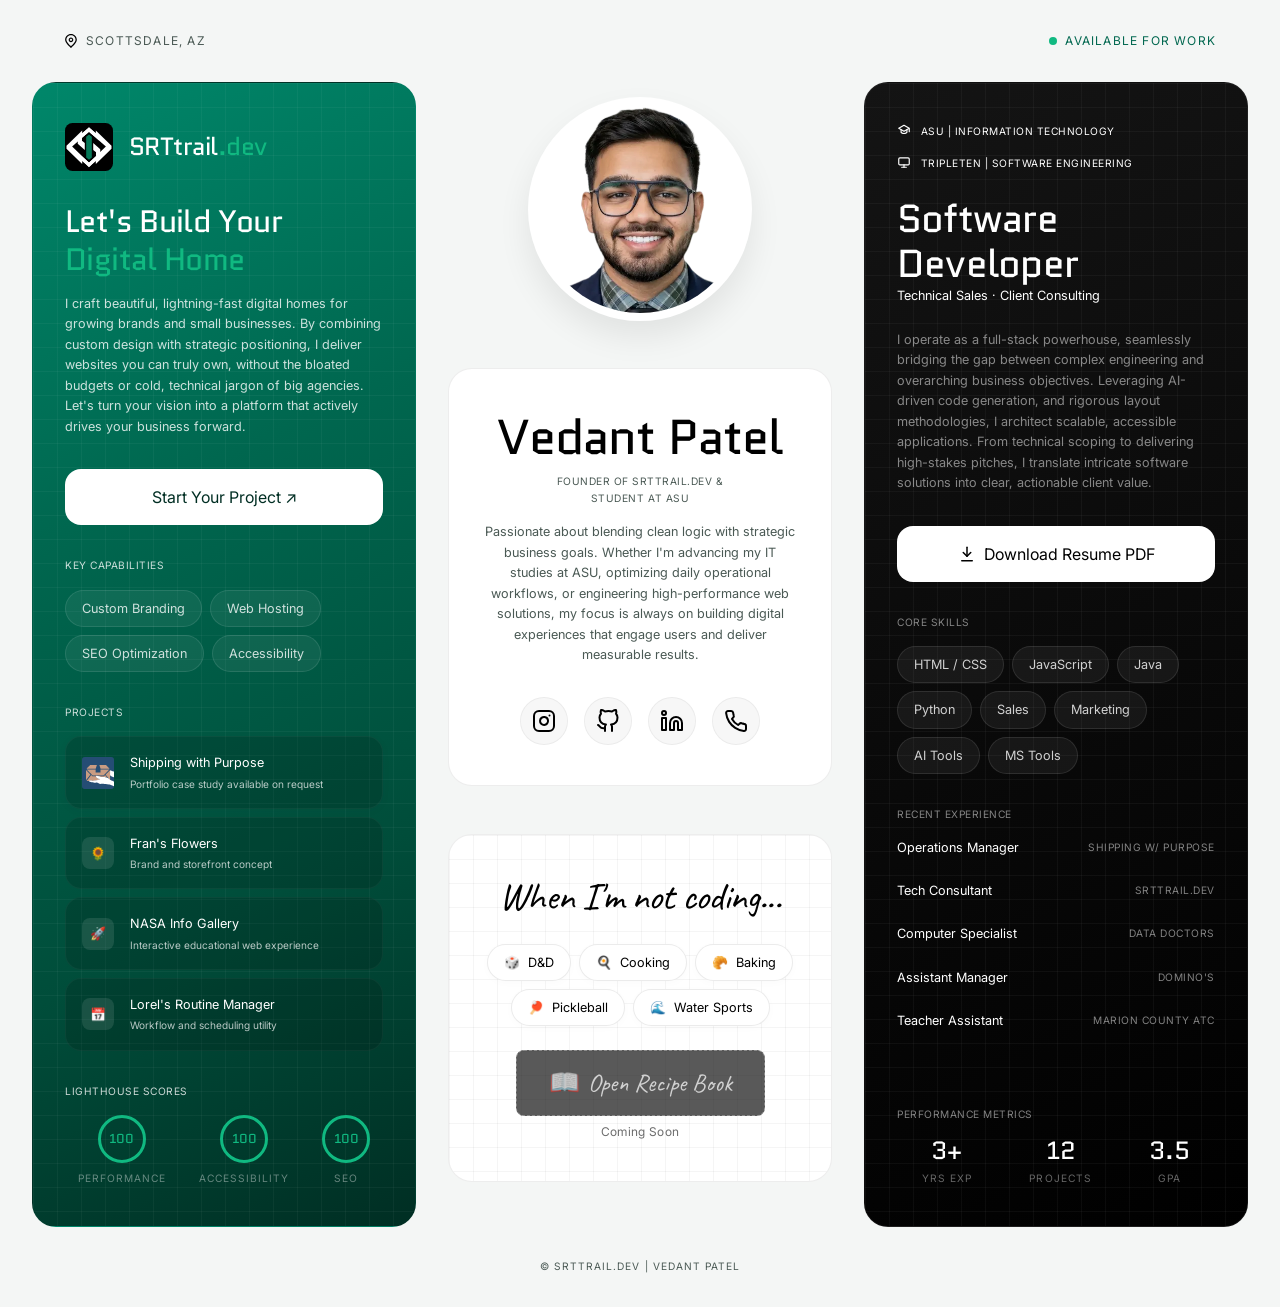
==== index.html @ 5f84c21e "Srttrail.dev" ====
<!doctype html>
<html lang="en">
  <head>
    <meta charset="UTF-8" />
    <meta name="viewport" content="width=device-width, initial-scale=1.0" />
    <meta
      name="description"
      content="Vedant Patel, founder of SRTtrail.dev, builds fast, accessible websites and showcases projects, skills, and web services for businesses and growing brands."
    />
    <meta name="robots" content="index,follow,max-image-preview:large" />
    <meta name="author" content="Vedant Patel" />
    <meta name="theme-color" content="#0e1111" />
    <meta name="geo.region" content="US-AZ" />
    <meta name="geo.placename" content="Scottsdale, Arizona" />
    <meta name="geo.position" content="33.4942;-111.9261" />
    <meta name="ICBM" content="33.4942, -111.9261" />
    <link rel="canonical" href="https://srttrail.dev/" />
    <link rel="sitemap" type="application/xml" href="/sitemap.xml" />
    <meta property="og:title" content="SRTtrail.dev | HUB" />
    <meta
      property="og:description"
      content="Custom websites built for small businesses. Clean code, top Lighthouse scores, and real results. Based in Scottsdale, AZ."
    />
    <meta property="og:type" content="website" />
    <meta property="og:url" content="https://srttrail.dev/" />
    <meta property="og:site_name" content="SRTtrail.dev" />
    <meta property="og:locale" content="en_US" />
    <meta
      property="og:image"
      content="https://srttrail.dev/assets/images/srtlogo-banner.png"
    />
    <meta property="og:image:alt" content="SRTtrail.dev preview banner" />
    <meta name="twitter:card" content="summary_large_image" />
    <meta name="twitter:title" content="SRTtrail.dev | HUB" />
    <meta
      name="twitter:description"
      content="Hub page for SRTtrail.dev web development and business services."
    />
    <meta
      name="twitter:image"
      content="https://srttrail.dev/assets/images/srtlogo-banner.png"
    />
    <title>Vedant Patel | SRTtrail.dev</title>
    <script type="application/ld+json">
      {
        "@context": "https://schema.org",
        "@type": "ProfessionalService",
        "name": "SRTtrail.dev",
        "url": "https://srttrail.dev/",
        "telephone": "+1-502-210-8984",
        "areaServed": "Arizona",
        "address": {
          "@type": "PostalAddress",
          "addressLocality": "Scottsdale",
          "addressRegion": "AZ",
          "addressCountry": "US"
        },
        "sameAs": [
          "https://www.linkedin.com/in/vp-srttraill/",
          "https://github.com/ScorchTrail",
          "https://www.instagram.com/scortchtrail/"
        ]
      }
    </script>
    <link
      rel="apple-touch-icon"
      sizes="180x180"
      href="assets/images/srt-apple-touch.png"
    />
    <link
      rel="icon"
      type="image/png"
      sizes="32x32"
      href="assets/images/srt-favicon-32x32.png"
    />
    <link
      rel="icon"
      type="image/png"
      sizes="16x16"
      href="assets/images/srt-favicon-16x16.png"
    />
    <link
      rel="icon"
      type="image/svg+xml"
      href="assets/images/srttrail-logo.svg"
    />
    <link rel="icon" href="favicon.ico" sizes="any" />
    <link rel="manifest" href="/site.webmanifest" />
    <link
      rel="preload"
      href="assets/images/dev-avatar.webp"
      as="image"
      fetchpriority="high"
    />
    <link
      rel="preload"
      href="assets/fonts/Inter.woff2"
      as="font"
      type="font/woff2"
      crossorigin
    />
    <link
      rel="preload"
      href="assets/fonts/Quantico.woff2"
      as="font"
      type="font/woff2"
      crossorigin
    />
    <link
      rel="preload"
      href="assets/fonts/Caveat.woff2"
      as="font"
      type="font/woff2"
      crossorigin
    />
    <link rel="stylesheet" href="css/fonts.css" />
    <link rel="stylesheet" href="css/normalize.css" />
    <link rel="stylesheet" href="css/components/portfolio.css" />
    <link rel="stylesheet" href="css/components/header.css" />
    <link rel="stylesheet" href="css/components/card.css" />
    <link rel="stylesheet" href="css/components/experience.css" />
    <link rel="stylesheet" href="css/components/metric.css" />
    <link rel="stylesheet" href="css/components/project.css" />
    <link rel="stylesheet" href="css/components/social.css" />
    <link rel="stylesheet" href="css/components/footer.css" />
    <link
      rel="preload"
      href="css/components/animations.css"
      as="style"
      onload="
        this.onload = null;
        this.rel = 'stylesheet';
      "
    />
    <noscript
      ><link rel="stylesheet" href="css/components/animations.css"
    /></noscript>
  </head>
  <body>
    <div class="portfolio">
      <header class="header">
        <div class="header__location">
          <img
            src="assets/images/marker.svg"
            alt=""
            class="header__icon"
            width="14"
            height="14"
          />
          Scottsdale, AZ
        </div>
        <div class="header__status">
          <span class="header__dot"></span> Available for work
        </div>
      </header>

      <main class="portfolio__grid">
        <div class="portfolio__business">
          <article class="card card--business card--delay-1">
            <div class="card__bg-grid"></div>
            <div class="card__body">
              <div class="card__logo-wrap">
                  <img
                    src="assets/images/srttrail-logo.svg"
                    alt="SRTtrail logo"
                    class="card__logo-img"
                    width="96"
                    height="96"
                  />
                <span class="card__logo-text"
                  >SRTtrail<span class="card__title-accent">.dev</span></span
                >
              </div>

              <h2 class="card__title">
                Let's Build Your<br />
                <span class="card__title-accent">Digital Home</span>
              </h2>

              <p class="card__subtitle card__subtitle--gap-lg">
                I craft beautiful, lightning-fast digital homes for growing
                brands and small businesses. By combining custom design with
                strategic positioning, I deliver websites you can truly own,
                without the bloated budgets or cold, technical jargon of big
                agencies. Let's turn your vision into a platform that actively
                drives your business forward.
              </p>

              <a
                class="card__button card__button--primary"
                id="btn-business"
                href="/business/"
                >Start Your Project ↗</a
              >

              <h3 class="card__subtitle card__subtitle--heading">
                Key Capabilities
              </h3>
              <div class="card__tag-group">
                <span class="card__tag">Custom Branding</span>
                <span class="card__tag">Web Hosting</span>
                <span class="card__tag">SEO Optimization</span>
                <span class="card__tag">Accessibility</span>
              </div>

              <h3 class="card__subtitle card__subtitle--heading">Projects</h3>
              <div class="project-list">
                <a
                  class="project-item project-item--swp"
                  aria-label="Shipping with Purpose project preview"
                  href="https://www.shippingwithpurpose.com" target="_blank" rel="noopener noreferrer"
                  style="text-decoration: none;"
                >
                  <div class="project-item__icon" aria-hidden="true">
                    <img
                      src="assets/images/swp-logo.svg"
                      alt=""
                      class="project-item__icon-image"
                      width="32"
                      height="32"
                    />
                  </div>
                  <div class="project-item__content">
                    <span class="project-item__name"
                      >Shipping with Purpose</span
                    >
                    <span class="project-item__meta"
                      >Portfolio case study available on request</span
                    >
                  </div>
                </a>
                <div
                  class="project-item project-item--static"
                  aria-label="Fran's Flowers project preview"
                >
                  <div class="project-item__icon" aria-hidden="true">🌻</div>
                  <div class="project-item__content">
                    <span class="project-item__name">Fran's Flowers</span>
                    <span class="project-item__meta"
                      >Brand and storefront concept</span
                    >
                  </div>
                </div>
                <div
                  class="project-item project-item--static"
                  aria-label="NASA Info Gallery project preview"
                >
                  <div class="project-item__icon" aria-hidden="true">🚀</div>
                  <div class="project-item__content">
                    <span class="project-item__name">NASA Info Gallery</span>
                    <span class="project-item__meta"
                      >Interactive educational web experience</span
                    >
                  </div>
                </div>
                <div
                  class="project-item project-item--static"
                  aria-label="Lorel's Routine Manager project preview"
                >
                  <div class="project-item__icon" aria-hidden="true">📅</div>
                  <div class="project-item__content">
                    <span class="project-item__name"
                      >Lorel's Routine Manager</span
                    >
                    <span class="project-item__meta"
                      >Workflow and scheduling utility</span
                    >
                  </div>
                </div>
              </div>

              <div class="card__footer">
                <h3 class="card__subtitle card__subtitle--heading">
                  Lighthouse Scores
                </h3>
                <div class="metric-grid">
                  <div class="metric-item">
                    <div class="metric-item__circle">100</div>
                    <span class="metric-item__label">Performance</span>
                  </div>
                  <div class="metric-item">
                    <div class="metric-item__circle">100</div>
                    <span class="metric-item__label">Accessibility</span>
                  </div>
                  <div class="metric-item">
                    <div class="metric-item__circle">100</div>
                    <span class="metric-item__label">SEO</span>
                  </div>
                </div>
              </div>
            </div>
          </article>
        </div>

        <div class="portfolio__profile">
          <img
            src="assets/images/dev-avatar.webp"
            alt="Vedant Patel Portrait"
            class="portfolio__avatar"
            width="224"
            height="224"
            fetchpriority="high"
          />

          <article class="card card--bio card--delay-2">
            <div class="card__body">
              <h1 class="card__title card__title--h1 card__title--flush">
                Vedant Patel
              </h1>
              <p
                class="card__subtitle card__subtitle--heading card__subtitle--meta"
              >
                Founder of SRTtrail.dev &amp;<br />Student at ASU
              </p>

              <p class="card__subtitle card__subtitle--gap-lg">
                Passionate about blending clean logic with strategic business
                goals. Whether I'm advancing my IT studies at ASU, optimizing
                daily operational workflows, or engineering high-performance web
                solutions, my focus is always on building digital experiences
                that engage users and deliver measurable results.
              </p>

              <nav class="social-nav" aria-label="Social and Contact Links">
                <a
                  href="https://www.instagram.com/scortchtrail/"
                  class="social-nav__btn"
                  aria-label="Instagram"
                  target="_blank"
                  rel="noopener noreferrer"
                >
                  <svg
                    class="social-nav__icon"
                    viewBox="0 0 24 24"
                    fill="none"
                    stroke="currentColor"
                    stroke-width="2"
                    stroke-linecap="round"
                    stroke-linejoin="round"
                  >
                    <rect
                      x="2"
                      y="2"
                      width="20"
                      height="20"
                      rx="5"
                      ry="5"
                    ></rect>
                    <path
                      d="M16 11.37A4 4 0 1 1 12.63 8 4 4 0 0 1 16 11.37z"
                    ></path>
                    <line x1="17.5" y1="6.5" x2="17.51" y2="6.5"></line>
                  </svg>
                </a>
                <a
                  href="https://github.com/ScorchTrail"
                  class="social-nav__btn"
                  aria-label="GitHub"
                  target="_blank"
                  rel="noopener noreferrer"
                >
                  <svg
                    class="social-nav__icon"
                    viewBox="0 0 24 24"
                    fill="none"
                    stroke="currentColor"
                    stroke-width="2"
                    stroke-linecap="round"
                    stroke-linejoin="round"
                  >
                    <path
                      d="M9 19c-5 1.5-5-2.5-7-3m14 6v-3.87a3.37 3.37 0 0 0-.94-2.61c3.14-.35 6.44-1.54 6.44-7A5.44 5.44 0 0 0 20 4.77 5.07 5.07 0 0 0 19.91 1S18.73.65 16 2.48a13.38 13.38 0 0 0-7 0C6.27.65 5.09 1 5.09 1A5.07 5.07 0 0 0 5 4.77a5.44 5.44 0 0 0-1.5 3.78c0 5.42 3.3 6.61 6.44 7A3.37 3.37 0 0 0 9 18.13V22"
                    ></path>
                  </svg>
                </a>
                <a
                  href="https://www.linkedin.com/in/vp-srttraill/"
                  class="social-nav__btn"
                  aria-label="LinkedIn"
                  target="_blank"
                  rel="noopener noreferrer"
                >
                  <svg
                    class="social-nav__icon"
                    viewBox="0 0 24 24"
                    fill="none"
                    stroke="currentColor"
                    stroke-width="2"
                    stroke-linecap="round"
                    stroke-linejoin="round"
                  >
                    <path
                      d="M16 8a6 6 0 0 1 6 6v7h-4v-7a2 2 0 0 0-2-2 2 2 0 0 0-2 2v7h-4v-7a6 6 0 0 1 6-6z"
                    ></path>
                    <rect x="2" y="9" width="4" height="12"></rect>
                    <circle cx="4" cy="4" r="2"></circle>
                  </svg>
                </a>
                <a
                  href="assets/documents/vedant-patel.vcf"
                  class="social-nav__btn"
                  aria-label="Download Vedant Patel vCard"
                  download
                >
                  <svg
                    class="social-nav__icon"
                    viewBox="0 0 24 24"
                    fill="none"
                    stroke="currentColor"
                    stroke-width="2"
                    stroke-linecap="round"
                    stroke-linejoin="round"
                  >
                    <path
                      d="M22 16.92v3a2 2 0 0 1-2.18 2 19.79 19.79 0 0 1-8.63-3.07 19.5 19.5 0 0 1-6-6A19.79 19.79 0 0 1 2.12 4.18 2 2 0 0 1 4.11 2h3a2 2 0 0 1 2 1.72c.12.9.33 1.78.61 2.62a2 2 0 0 1-.45 2.11L8 9.91a16 16 0 0 0 6.09 6.09l1.46-1.27a2 2 0 0 1 2.11-.45c.84.28 1.72.49 2.62.61A2 2 0 0 1 22 16.92z"
                    ></path>
                  </svg>
                </a>
              </nav>
            </div>
          </article>
        </div>

        <div class="portfolio__personal">
          <article class="card card--personal card--delay-3">
            <div class="card__bg-notebook"></div>
            <div class="card__body">
              <h2 class="card__title card__title--handwritten">
                When I'm not coding...
              </h2>

              <div
                class="card__tag-group card__tag-group--center card__tag-group--flush"
              >
                <span class="card__tag"
                  ><span aria-hidden="true">🎲</span> D&amp;D</span
                >
                <span class="card__tag"
                  ><span aria-hidden="true">🍳</span> Cooking</span
                >
                <span class="card__tag"
                  ><span aria-hidden="true">🥐</span> Baking</span
                >
                <span class="card__tag"
                  ><span aria-hidden="true">🏓</span> Pickleball</span
                >
                <span class="card__tag"
                  ><span aria-hidden="true">🌊</span> Water Sports</span
                >
              </div>

              <div class="card__footer card__footer--flush">
                <button
                  class="card__button card__button--dark card__button--flush card__button--coming-soon"
                  type="button"
                  disabled
                  aria-disabled="true"
                >
                  <span aria-hidden="true">📖</span>
                  <span>Open Recipe Book</span>
                </button>
                <span class="card__caption card__caption--coming-soon"
                  >Coming Soon</span
                >
              </div>
            </div>
          </article>
        </div>

        <div class="portfolio__corporate">
          <article class="card card--corporate card--delay-1">
            <div class="card__bg-grid"></div>
            <div class="card__body">
              <div class="card__group">
                <span class="card__subtitle--label"
                  ><svg
                    class="card__label-icon"
                    aria-hidden="true"
                    viewBox="0 0 24 24"
                    fill="none"
                    stroke="currentColor"
                    stroke-width="2"
                    stroke-linecap="round"
                    stroke-linejoin="round"
                  >
                    <path d="M3 9 12 4l9 5-9 5-9-5Z"></path>
                    <path
                      d="M7 11.5v4.2c0 .5 2.2 2.3 5 2.3s5-1.8 5-2.3v-4.2"
                    ></path>
                    <path d="M21 10v5"></path>
                  </svg>
                  ASU | Information Technology</span
                >
                <span class="card__subtitle--label"
                  ><svg
                    class="card__label-icon"
                    aria-hidden="true"
                    viewBox="0 0 24 24"
                    fill="none"
                    stroke="currentColor"
                    stroke-width="2"
                    stroke-linecap="round"
                    stroke-linejoin="round"
                  >
                    <rect x="3" y="5" width="18" height="12" rx="2"></rect>
                    <path d="M8 21h8"></path>
                    <path d="M12 17v4"></path>
                  </svg>
                  TripleTen | Software Engineering</span
                >
              </div>

              <h2 class="card__title card__title--flush">Software Developer</h2>
              <p class="card__subtitle card__subtitle--strong">
                Technical Sales · Client Consulting
              </p>

              <p class="card__subtitle card__subtitle--gap-lg">
                I operate as a full-stack powerhouse, seamlessly bridging the
                gap between complex engineering and overarching business
                objectives. Leveraging AI-driven code generation, and rigorous
                layout methodologies, I architect scalable, accessible
                applications. From technical scoping to delivering high-stakes
                pitches, I translate intricate software solutions into clear,
                actionable client value.
              </p>

              <a
                class="card__button card__button--light"
                id="btn-resume"
                href="./assets/documents/resume-vedant.pdf"
                download="resume-vedant.pdf"
              >
                <svg
                  class="card__button-icon"
                  aria-hidden="true"
                  viewBox="0 0 24 24"
                  fill="none"
                  stroke="currentColor"
                  stroke-width="2"
                  stroke-linecap="round"
                  stroke-linejoin="round"
                >
                  <path d="M12 3v12"></path>
                  <path d="m7 10 5 5 5-5"></path>
                  <path d="M5 21h14"></path>
                </svg>
                <span>Download Resume PDF</span>
              </a>

              <h3 class="card__subtitle card__subtitle--heading">
                Core Skills
              </h3>
              <div class="card__tag-group">
                <span class="card__tag">HTML / CSS</span>
                <span class="card__tag">JavaScript</span>
                <span class="card__tag">Java</span>
                <span class="card__tag">Python</span>
                <span class="card__tag">Sales</span>
                <span class="card__tag">Marketing</span>
                <span class="card__tag">AI Tools</span>
                <span class="card__tag">MS Tools</span>
              </div>

              <h3 class="card__subtitle card__subtitle--heading">
                Recent Experience
              </h3>
              <div class="experience-list">
                <div class="experience-item">
                  <span class="experience-role">Operations Manager</span>
                  <span class="experience-company">Shipping w/ Purpose</span>
                </div>
                <div class="experience-item">
                  <span class="experience-role">Tech Consultant</span>
                  <span class="experience-company">SRTtrail.dev</span>
                </div>
                <div class="experience-item">
                  <span class="experience-role">Computer Specialist</span>
                  <span class="experience-company">Data Doctors</span>
                </div>
                <div class="experience-item">
                  <span class="experience-role">Assistant Manager</span>
                  <span class="experience-company">Domino's</span>
                </div>
                <div class="experience-item">
                  <span class="experience-role">Teacher Assistant</span>
                  <span class="experience-company">Marion County ATC</span>
                </div>
              </div>

              <div class="card__footer">
                <h3 class="card__subtitle card__subtitle--heading">
                  Performance Metrics
                </h3>
                <div class="metric-grid">
                  <div class="metric-item">
                    <span class="metric-item__value">3+</span
                    ><span class="metric-item__label">Yrs Exp</span>
                  </div>
                  <div class="metric-item">
                    <span class="metric-item__value">12</span
                    ><span class="metric-item__label">Projects</span>
                  </div>
                  <div class="metric-item">
                    <span class="metric-item__value">3.5</span
                    ><span class="metric-item__label">GPA</span>
                  </div>
                </div>
              </div>
            </div>
          </article>
        </div>
      </main>

      <footer class="footer">
        <span class="footer__text">© SRTtrail.dev | Vedant Patel</span>
      </footer>
    </div>

    <script src="js/app.js" defer></script>
  </body>
</html>
---- css/fonts.css ----
/* Local font configuration */

@font-face {
  font-family: "Inter";
  src: url("../assets/fonts/Inter.woff2") format("woff2");
  font-display: optional;
  font-style: normal;
  font-weight: 400 900;
}

@font-face {
  font-family: "Quantico";
  src: url("../assets/fonts/Quantico.woff2") format("woff2");
  font-display: optional;
  font-style: normal;
  font-weight: 400 700;
}

@font-face {
  font-family: "Caveat";
  src: url("../assets/fonts/Caveat.woff2") format("woff2");
  font-display: optional;
  font-style: normal;
  font-weight: 600;
}
---- css/components/portfolio.css ----
/* Highlight Shipping with Purpose tile on hover */
.project-item--swp {
  transition: transform 0.2s cubic-bezier(0.22, 1, 0.36, 1), box-shadow 0.2s cubic-bezier(0.22, 1, 0.36, 1);
  border-radius: 16px;
  box-shadow: 0 2px 8px rgba(44, 62, 80, 0.04);
  cursor: pointer;
}
.project-item--swp:hover {
  background: var(--color-black);
  color: var(--color-white);
  transform: scale(1.02);
  box-shadow: 0 16px 32px rgba(0, 0, 0, 0.2);
  text-decoration: none;
}
.project-item--swp:active,
.project-item--swp:focus-visible {
  background: var(--color-white);
  color: var(--color-black);
  transform: none;
  box-shadow: 0 2px 8px rgba(44, 62, 80, 0.04);
}
/* =============================================
   COMPONENTS: PORTFOLIO GRID SYSTEM
   ============================================= */

.portfolio {
  position: relative;
  display: flex;
  flex-direction: column;
  overflow-x: hidden;
}

.portfolio__grid {
  display: grid;
  gap: var(--space-32);
  width: 100%;
  max-width: 1300px;
  margin: 0 auto;
  padding: 0 var(--space-32) 0;
  position: relative;
  z-index: 10;
  flex: 1;
  grid-template-columns: 1fr;
  grid-template-areas:
    "profile"
    "business"
    "corporate"
    "personal";
}

@media (min-width: 760px) {
  .portfolio__grid {
    grid-template-columns: 1fr 1fr;
    grid-template-areas:
      "profile profile"
      "business corporate"
      "personal personal";
  }
}

@media (min-width: 1024px) {
  .portfolio__grid {
    grid-template-columns: 1fr 1fr 1fr;
    grid-template-areas:
      "business profile corporate"
      "business personal corporate";
  }
}

.portfolio__business {
  grid-area: business;
  min-width: 0;
}

.portfolio__profile {
  grid-area: profile;
  display: flex;
  flex-direction: column;
  align-items: center;
  min-width: 0;
  justify-content: space-evenly;
}

.portfolio__corporate {
  grid-area: corporate;
  min-width: 0;
}

.portfolio__personal {
  grid-area: personal;
  min-width: 0;
}

.portfolio__avatar {
  width: 224px;
  height: 224px;
  border-radius: 50%;
  object-fit: cover;
  border: 8px solid var(--color-white);
  box-shadow: 0 16px 32px rgba(0, 0, 0, 0.08);
  margin-bottom: var(--space-32);
  position: relative;
  z-index: 20;
  background: var(--color-white);
  animation: fadeDown 0.8s 0.1s cubic-bezier(0.22, 1, 0.36, 1) both;
}
---- css/components/header.css ----
/* =============================================
   COMPONENTS: GLOBAL HEADER
   ============================================= */

.header {
  display: flex;
  justify-content: space-between;
  align-items: center;
  gap: clamp(10px, 2.2vw, 20px);
  padding: clamp(16px, 2.8vw, 32px) clamp(16px, 5vw, 64px);
  max-width: 1300px;
  margin: 0 auto;
  width: 100%;
  z-index: 20;
  position: relative;
  animation: fadeDown 0.7s cubic-bezier(0.22, 1, 0.36, 1) both;
}

.header__location,
.header__status {
  display: flex;
  align-items: center;
  gap: clamp(4px, 1.1vw, 8px);
  font-size: clamp(0.62rem, 1.7vw, 0.75rem);
  font-weight: 700;
  letter-spacing: clamp(0.04em, 0.2vw, 0.1em);
  text-transform: uppercase;
}

.header__location {
  color: var(--color-muted-strong);
}

.header__icon {
  width: 14px;
  height: 14px;
  flex-shrink: 0;
}

.header__status {
  color: var(--color-primary);
}

.header__dot {
  width: 8px;
  height: 8px;
  border-radius: 50%;
  background-color: var(--color-accent);
  display: inline-block;
}

@media (max-width: 380px) {
  .header {
    flex-direction: column;
    gap: 12px;
  }
}
---- css/components/card.css ----
/* =============================================
   COMPONENTS: CARD COMPONENT & MODIFIERS
   ============================================= */

.card {
  --card-text: var(--color-black);
  --card-muted: var(--color-muted);
  --card-bg: var(--color-white);
  --card-border: rgba(0, 0, 0, 0.07);

  display: flex;
  flex-direction: column;
  height: 100%;
  position: relative;
  border-radius: var(--radius-lg);
  background: var(--card-bg);
  border: 1px solid var(--card-border);
  overflow: hidden;
  transition:
    transform var(--transition),
    box-shadow var(--transition);
  animation: fadeUp 0.8s cubic-bezier(0.22, 1, 0.36, 1) both;
  z-index: 10;
}

.card:hover {
  transform: translateY(-8px);
  box-shadow: 0 24px 48px -16px rgba(0, 0, 0, 0.12);
}

.card--delay-1 {
  animation-delay: 0.1s;
}

.card--delay-2 {
  animation-delay: 0.2s;
}

.card--delay-3 {
  animation-delay: 0.3s;
}

.card--business {
  --card-bg: linear-gradient(
    155deg,
    var(--color-primary-lt) 0%,
    var(--color-primary) 35%,
    var(--color-primary-md) 70%,
    var(--color-primary-dk) 100%
  );
  --card-text: var(--color-white);
  --card-muted: rgba(255, 255, 255, 0.8);
  --card-border: transparent;
}

.card--business:hover {
  box-shadow: 0 24px 48px -16px rgba(0, 103, 79, 0.4);
}

.card--corporate {
  --card-bg: linear-gradient(
    155deg,
    var(--color-corp-1) 0%,
    var(--color-corp-2) 50%,
    var(--color-black) 100%
  );
  --card-text: var(--color-white);
  --card-muted: rgba(255, 255, 255, 0.5);
  --card-border: rgba(255, 255, 255, 0.05);
}

.card--corporate:hover {
  box-shadow: 0 24px 48px -16px rgba(255, 255, 255, 0.08);
}

.card--bio {
  --card-muted: var(--color-muted-strong);
  height: max-content;
  width: 100%;
  text-align: center;
}

.card--personal {
  height: max-content;
  text-align: center;
}

.card__body {
  display: flex;
  flex-direction: column;
  height: 100%;
  padding: var(--space-40) var(--space-32);
  position: relative;
  z-index: 10;
}

.card__bg-grid {
  position: absolute;
  inset: 0;
  pointer-events: none;
  background-image:
    linear-gradient(rgba(255, 255, 255, 0.04) 1px, transparent 1px),
    linear-gradient(90deg, rgba(255, 255, 255, 0.04) 1px, transparent 1px);
  background-size: var(--space-24) var(--space-24);
  z-index: 0;
}

.card__bg-notebook {
  position: absolute;
  inset: 0;
  pointer-events: none;
  background-image:
    linear-gradient(rgba(0, 0, 0, 0.04) 1px, transparent 1px),
    linear-gradient(90deg, rgba(0, 0, 0, 0.04) 1px, transparent 1px);
  background-size: var(--space-24) var(--space-24);
  z-index: 0;
}

.card__logo-wrap {
  display: flex;
  align-items: center;
  gap: var(--space-16);
  margin-bottom: var(--space-32);
  font-family: var(--font-heading);
  font-size: var(--text-h5);
  font-weight: 700;
  color: var(--card-text);
  letter-spacing: -0.02em;
}

.card__logo-box {
  width: 56px;
  height: 56px;
  background: rgba(255, 255, 255, 0.1);
  border: 1px solid rgba(255, 255, 255, 0.2);
  border-radius: var(--radius-sm);
  display: flex;
  align-items: center;
  justify-content: center;
}

.card__logo-img {
  width: 48px;
  height: 48px;
  object-fit: contain;
}

.card__logo-text {
  display: inline-block;
}

.card__title {
  font-family: var(--font-heading);
  font-size: var(--text-h3);
  font-weight: 700;
  line-height: 1.15;
  letter-spacing: -0.02em;
  color: var(--card-text);
  margin-bottom: var(--space-16);
  text-wrap: balance;
}

.card--business .card__title {
  font-size: var(--text-h4);
  line-height: 1.2;
}

.card__title--h1 {
  font-size: var(--text-h2);
  margin-bottom: var(--space-8);
}

.card__title--handwritten {
  font-family: var(--font-hand);
  font-size: var(--text-h3);
  margin-bottom: var(--space-24);
}

.card__title--flush {
  margin-bottom: 0;
}

.card__title-accent {
  color: var(--color-accent);
}

.card__subtitle {
  font-size: var(--text-sm);
  line-height: 1.6;
  color: var(--card-muted);
  margin-bottom: var(--space-24);
}

.card__subtitle--heading {
  font-size: var(--text-xs);
  font-weight: 700;
  letter-spacing: 0.05em;
  text-transform: uppercase;
  color: var(--card-muted);
  display: block;
  margin-bottom: var(--space-16);
  white-space: nowrap;
}

.card__label-icon {
  width: 14px;
  height: 14px;
  margin-right: 6px;
  vertical-align: -2px;
  color: currentColor;
}

.card__subtitle--strong {
  font-weight: 600;
  color: var(--card-text);
}

.card__subtitle--flush {
  margin-bottom: 0;
}

.card__subtitle--gap-lg {
  margin-bottom: var(--space-32);
}

.card__subtitle--meta {
  margin-top: var(--space-8);
  margin-bottom: var(--space-16);
}

/* Combined modifiers for cleaner HTML */
.card__subtitle--label {
  font-size: var(--text-xs);
  font-weight: 700;
  letter-spacing: 0.05em;
  text-transform: uppercase;
  color: var(--card-text);
  display: block;
  margin-bottom: var(--space-8);
  white-space: nowrap;
}

.card__group {
  display: flex;
  flex-direction: column;
  gap: var(--space-8);
  margin-bottom: var(--space-16);
}

.card__tag-group {
  display: flex;
  flex-wrap: wrap;
  gap: var(--space-8);
  margin-bottom: var(--space-32);
}

.card__tag-group--center {
  justify-content: center;
}

.card__tag-group--flush {
  margin-bottom: 0;
}

.card__tag {
  display: inline-flex;
  align-items: center;
  gap: var(--space-8);
  padding: var(--space-8) var(--space-16);
  border-radius: 99px;
  background: rgba(255, 255, 255, 0.06);
  border: 1px solid rgba(255, 255, 255, 0.1);
  font-size: var(--text-sm);
  font-weight: 600;
  color: rgba(255, 255, 255, 0.8);
}

.card--personal .card__tag {
  background: var(--color-white);
  border: 1px solid rgba(0, 0, 0, 0.08);
  color: var(--color-black);
  box-shadow: 0 2px 8px rgba(0, 0, 0, 0.02);
}

.card__button {
  width: 100%;
  padding: var(--space-16) var(--space-24);
  border-radius: var(--radius-md);
  font-family: var(--font-ui);
  font-size: var(--text-base);
  font-weight: 800;
  border: none;
  cursor: pointer;
  transition:
    transform 0.2s,
    box-shadow 0.25s,
    background 0.25s,
    color 0.25s;
  display: inline-flex;
  align-items: center;
  justify-content: center;
  gap: var(--space-8);
  text-decoration: none;
  margin-bottom: var(--space-32);
}

.card__button-icon {
  width: 18px;
  height: 18px;
  flex-shrink: 0;
}

.card__button--flush {
  margin-bottom: 0;
}

.card__button--primary {
  background: var(--color-white);
  color: var(--color-primary-dk);
}

.card__button--primary:hover {
  background: var(--color-bg);
  transform: scale(1.02);
  box-shadow: 0 16px 32px rgba(0, 0, 0, 0.2);
}

.card__button--light {
  background: var(--color-white);
  color: var(--color-black);
}

.card__button--light:hover {
  background: var(--color-bg);
  transform: scale(1.02);
  box-shadow: 0 16px 32px rgba(255, 255, 255, 0.1);
}

.card__button--dark {
  background: var(--color-black);
  color: var(--color-white);
  font-family: var(--font-hand);
  font-size: var(--text-h5);
  padding: var(--space-16) var(--space-32);
  width: auto;
  border-radius: var(--radius-sm);
  box-shadow: 0 8px 24px rgba(0, 0, 0, 0.15);
  margin-top: var(--space-24);
}

.card__button--dark:hover {
  background: var(--color-primary);
  transform: translateY(-4px);
  box-shadow: 0 16px 32px rgba(0, 103, 79, 0.25);
}

/* Recipe book is not ready: keep this CTA muted and static. */
.card__button--coming-soon {
  background: rgba(0, 0, 0, 0.65);
  color: rgba(255, 255, 255, 0.72);
  border: 1px dashed rgba(255, 255, 255, 0.3);
  box-shadow: none;
  cursor: not-allowed;
  transition: none;
}

.card__button--coming-soon:hover {
  background: rgba(0, 0, 0, 0.65);
  color: rgba(255, 255, 255, 0.72);
  transform: none;
  box-shadow: none;
}

.card__button--coming-soon:disabled {
  opacity: 1;
}

.card__caption--coming-soon {
  display: inline-block;
  align-self: center;
  margin-top: var(--space-8);
  font-family: var(--font-ui);
  font-size: 0.75rem;
  font-weight: 600;
  letter-spacing: 0.03em;
  text-transform: none;
  color: rgba(0, 0, 0, 0.58);
  padding: 0;
  line-height: 1.4;
  pointer-events: none;
}

.card__footer {
  margin-top: auto;
}

.card__footer--flush {
  display: flex;
  flex-direction: column;
  align-items: center;
  padding-top: 0;
}
---- css/components/experience.css ----
.experience-list {
  display: flex;
  flex-direction: column;
  gap: var(--space-16);
  margin-bottom: var(--space-32);
  position: relative;
  z-index: 10;
}

.experience-item {
  display: flex;
  justify-content: space-between;
  align-items: center;
  padding-bottom: var(--space-8);
}

.experience-item:last-child {
  border-bottom: none;
  padding-bottom: 0;
}

.experience-role {
  font-size: var(--text-sm);
  font-weight: 600;
  color: var(--color-white);
}

.experience-company {
  font-size: var(--text-xs);
  color: rgba(255, 255, 255, 0.5);
  text-align: right;
  text-transform: uppercase;
  letter-spacing: 0.05em;
  font-weight: 600;
}
---- css/components/metric.css ----
.metric-grid {
  display: flex;
  gap: var(--space-8);
  justify-content: space-around;
}

.metric-item {
  display: flex;
  flex-direction: column;
  align-items: center;
  gap: var(--space-8);
}

.metric-item__circle {
  width: 48px;
  height: 48px;
  border-radius: 50%;
  border: 3px solid var(--color-accent);
  display: flex;
  align-items: center;
  justify-content: center;
  font-size: var(--text-sm);
  font-weight: 800;
  font-family: var(--font-heading);
  color: var(--color-accent);
}

.metric-item__value {
  font-family: var(--font-heading);
  font-size: var(--text-h5);
  font-weight: 700;
  color: var(--color-white);
  line-height: 1;
}

.metric-item__label {
  font-size: var(--text-xs);
  font-weight: 700;
  text-transform: uppercase;
  letter-spacing: 0.1em;
  color: rgba(255, 255, 255, 0.4);
  text-align: center;
  text-wrap: balance;
}

@media (max-width: 640px) {
  .metric-grid {
    display: grid;
    grid-template-columns: repeat(2, minmax(0, 1fr));
    justify-content: stretch;
  }

  .metric-item {
    min-width: 0;
  }
}
---- css/components/project.css ----
.project-list {
  display: flex;
  flex-direction: column;
  gap: var(--space-8);
  margin-bottom: var(--space-32);
  position: relative;
  z-index: 10;
}

.project-item {
  display: flex;
  align-items: center;
  gap: var(--space-16);
  padding: var(--space-16);
  background: rgba(0, 0, 0, 0.15);
  border: 1px solid rgba(255, 255, 255, 0.04);
  border-radius: var(--radius-md);
  text-decoration: none;
  transition:
    transform 0.2s,
    background 0.2s,
    border-color 0.2s;
}

.project-item--static {
  cursor: default;
}

.project-item:hover {
  background: rgba(0, 0, 0, 0.25);
  border-color: rgba(255, 255, 255, 0.1);
  transform: translateY(-2px);
}

.project-item--static:hover {
  background: rgba(0, 0, 0, 0.15);
  border-color: rgba(255, 255, 255, 0.04);
  transform: none;
}

.project-item__icon {
  width: 32px;
  height: 32px;
  border-radius: var(--radius-sm);
  background: rgba(255, 255, 255, 0.1);
  display: flex;
  align-items: center;
  justify-content: center;
  font-size: var(--text-sm);
  flex-shrink: 0;
}

.project-item__icon-image {
  width: 100%;
  height: 100%;
  object-fit: contain;
  display: block;
}

.project-item__content {
  display: flex;
  flex-direction: column;
  gap: 4px;
}

.project-item__name {
  font-size: var(--text-sm);
  font-weight: 600;
  color: var(--color-white);
}

.project-item__meta {
  font-size: var(--text-xs);
  color: rgba(255, 255, 255, 0.72);
}
---- css/components/social.css ----
.social-nav {
  display: flex;
  flex-wrap: wrap;
  gap: var(--space-16);
  justify-content: center;
}

.social-nav__btn {
  display: flex;
  align-items: center;
  justify-content: center;
  width: 48px;
  height: 48px;
  border-radius: 50%;
  background: rgba(0, 0, 0, 0.03);
  border: 1px solid rgba(0, 0, 0, 0.05);
  color: var(--color-black);
  transition: all 0.25s;
  text-decoration: none;
}

.social-nav__btn:hover {
  transform: translateY(-4px);
  background: var(--color-black);
  color: var(--color-white);
  border-color: var(--color-black);
}

.social-nav__icon {
  width: 24px;
  height: 24px;
}
---- css/components/footer.css ----
/* =============================================
   COMPONENTS: GLOBAL FOOTER
   ============================================= */

.footer {
  display: flex;
  justify-content: center;
  padding: var(--space-32) var(--space-16) var(--space-32);
  animation: fadeUp 1s 0.8s cubic-bezier(0.22, 1, 0.36, 1) both;
}

.footer__text {
  font-size: var(--text-xs);
  font-weight: 600;
  letter-spacing: 0.1em;
  text-transform: uppercase;
  color: var(--color-muted-strong);
}
---- css/components/animations.css ----
/* =============================================
   ANIMATIONS
   ============================================= */

@keyframes fadeDown {
  from {
    opacity: 0.01;
    transform: translateY(-20px);
  }

  to {
    opacity: 1;
    transform: translateY(0);
  }
}

@keyframes fadeUp {
  from {
    opacity: 0.01;
    transform: translateY(40px);
  }

  to {
    opacity: 1;
    transform: translateY(0);
  }
}

/* Keep first paint deterministic on constrained/mobile devices. */
@media (max-width: 767px), (hover: none), (prefers-reduced-motion: reduce) {
  .header,
  .card,
  .portfolio__avatar,
  .footer {
    animation: none !important;
    opacity: 1 !important;
    transform: none !important;
  }
}
---- css/components/animations.css ----
/* =============================================
   ANIMATIONS
   ============================================= */

@keyframes fadeDown {
  from {
    opacity: 0.01;
    transform: translateY(-20px);
  }

  to {
    opacity: 1;
    transform: translateY(0);
  }
}

@keyframes fadeUp {
  from {
    opacity: 0.01;
    transform: translateY(40px);
  }

  to {
    opacity: 1;
    transform: translateY(0);
  }
}

/* Keep first paint deterministic on constrained/mobile devices. */
@media (max-width: 767px), (hover: none), (prefers-reduced-motion: reduce) {
  .header,
  .card,
  .portfolio__avatar,
  .footer {
    animation: none !important;
    opacity: 1 !important;
    transform: none !important;
  }
}
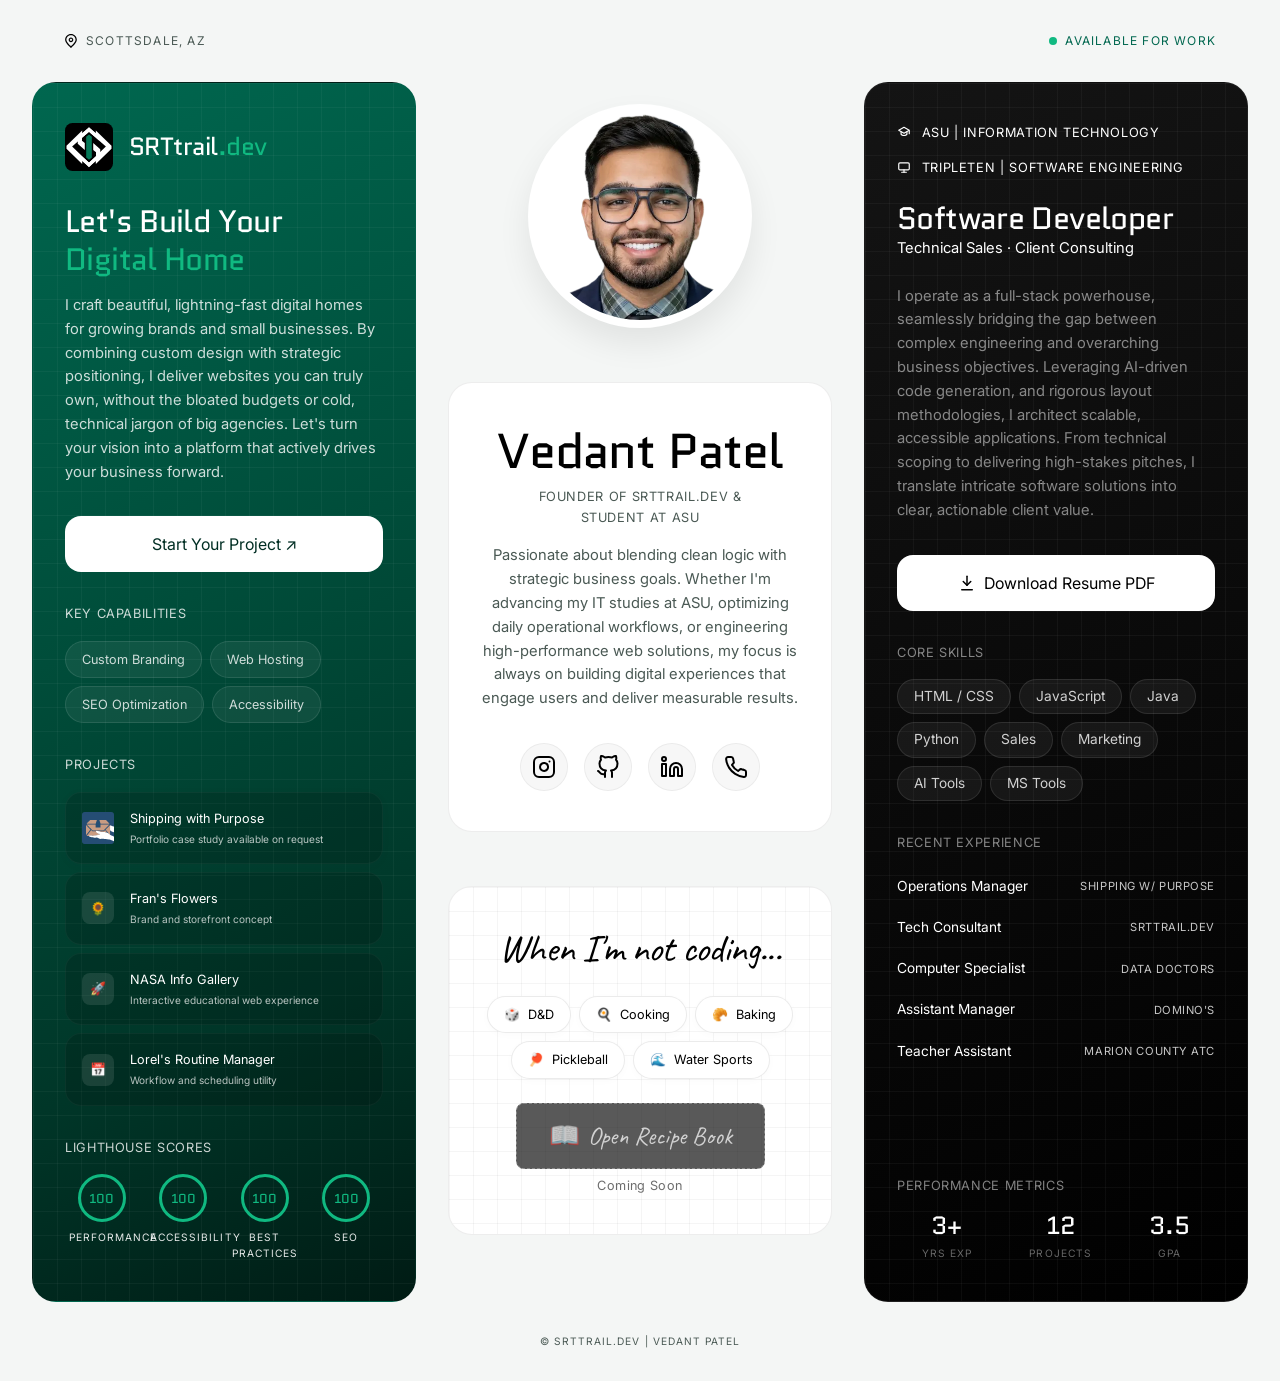
==== commit 5aaf13f5: "lighthouse score" ====
--- a/index.html
+++ b/index.html
@@ -273,7 +273,7 @@
                 <h3 class="card__subtitle card__subtitle--heading">
                   Lighthouse Scores
                 </h3>
-                <div class="metric-grid">
+                <div class="metric-grid metric-grid--lighthouse">
                   <div class="metric-item">
                     <div class="metric-item__circle">100</div>
                     <span class="metric-item__label">Performance</span>
@@ -281,6 +281,10 @@
                   <div class="metric-item">
                     <div class="metric-item__circle">100</div>
                     <span class="metric-item__label">Accessibility</span>
+                  </div>
+                  <div class="metric-item">
+                    <div class="metric-item__circle">100</div>
+                    <span class="metric-item__label">Best Practices</span>
                   </div>
                   <div class="metric-item">
                     <div class="metric-item__circle">100</div>
--- a/css/components/card.css
+++ b/css/components/card.css
@@ -43,10 +43,10 @@
 .card--business {
   --card-bg: linear-gradient(
     155deg,
-    var(--color-primary-lt) 0%,
-    var(--color-primary) 35%,
-    var(--color-primary-md) 70%,
-    var(--color-primary-dk) 100%
+    var(--color-primary) 0%,
+    var(--color-primary-md) 42%,
+    #003628 74%,
+    #001b14 100%
   );
   --card-text: var(--color-white);
   --card-muted: rgba(255, 255, 255, 0.8);
@@ -151,7 +151,7 @@
 
 .card__title {
   font-family: var(--font-heading);
-  font-size: var(--text-h3);
+  font-size: clamp(var(--text-h5), 1.45rem + 0.6vw, var(--text-h4));
   font-weight: 700;
   line-height: 1.15;
   letter-spacing: -0.02em;
@@ -185,14 +185,14 @@
 }
 
 .card__subtitle {
-  font-size: var(--text-sm);
+  font-size: clamp(var(--text-sm), 0.77rem + 0.2vw, var(--text-base));
   line-height: 1.6;
   color: var(--card-muted);
   margin-bottom: var(--space-24);
 }
 
 .card__subtitle--heading {
-  font-size: var(--text-xs);
+  font-size: var(--text-sm);
   font-weight: 700;
   letter-spacing: 0.05em;
   text-transform: uppercase;
@@ -230,7 +230,7 @@
 
 /* Combined modifiers for cleaner HTML */
 .card__subtitle--label {
-  font-size: var(--text-xs);
+  font-size: var(--text-sm);
   font-weight: 700;
   letter-spacing: 0.05em;
   text-transform: uppercase;
@@ -252,6 +252,11 @@
   flex-wrap: wrap;
   gap: var(--space-8);
   margin-bottom: var(--space-32);
+}
+
+.card--corporate .card__tag-group {
+  row-gap: var(--space-8);
+  column-gap: var(--space-8);
 }
 
 .card__tag-group--center {
@@ -273,6 +278,12 @@
   font-size: var(--text-sm);
   font-weight: 600;
   color: rgba(255, 255, 255, 0.8);
+}
+
+.card--corporate .card__tag {
+  padding: var(--space-8) var(--space-16);
+  font-size: clamp(0.8rem, 0.77rem + 0.12vw, 1rem);
+  line-height: 1.25;
 }
 
 .card--personal .card__tag {
@@ -380,7 +391,7 @@
   align-self: center;
   margin-top: var(--space-8);
   font-family: var(--font-ui);
-  font-size: 0.75rem;
+  font-size: var(--text-sm);
   font-weight: 600;
   letter-spacing: 0.03em;
   text-transform: none;
--- a/css/components/experience.css
+++ b/css/components/experience.css
@@ -1,7 +1,7 @@
 .experience-list {
   display: flex;
   flex-direction: column;
-  gap: var(--space-16);
+  gap: var(--space-8);
   margin-bottom: var(--space-32);
   position: relative;
   z-index: 10;
@@ -11,6 +11,7 @@
   display: flex;
   justify-content: space-between;
   align-items: center;
+  padding-top: var(--space-8);
   padding-bottom: var(--space-8);
 }
 
@@ -20,14 +21,16 @@
 }
 
 .experience-role {
-  font-size: var(--text-sm);
+  font-size: clamp(0.8rem, 0.77rem + 0.12vw, 1rem);
+  line-height: 1.25;
   font-weight: 600;
   color: var(--color-white);
 }
 
 .experience-company {
-  font-size: var(--text-xs);
-  color: rgba(255, 255, 255, 0.5);
+  font-size: clamp(0.64rem, 0.62rem + 0.1vw, 0.8rem);
+  color: rgba(255, 255, 255, 0.78);
+  line-height: 1.25;
   text-align: right;
   text-transform: uppercase;
   letter-spacing: 0.05em;
--- a/css/components/metric.css
+++ b/css/components/metric.css
@@ -2,6 +2,21 @@
   display: flex;
   gap: var(--space-8);
   justify-content: space-around;
+}
+
+.metric-grid--lighthouse {
+  display: grid;
+  grid-template-columns: repeat(4, minmax(0, 1fr));
+  justify-content: stretch;
+  align-items: start;
+}
+
+.metric-grid--lighthouse .metric-item {
+  min-width: 0;
+}
+
+.metric-grid--lighthouse .metric-item__label {
+  max-width: 11ch;
 }
 
 .metric-item {
@@ -25,6 +40,12 @@
   color: var(--color-accent);
 }
 
+.card--business .metric-item__circle {
+  border-color: var(--color-accent);
+  color: var(--color-accent);
+  background: transparent;
+}
+
 .metric-item__value {
   font-family: var(--font-heading);
   font-size: var(--text-h5);
@@ -43,6 +64,10 @@
   text-wrap: balance;
 }
 
+.card--business .metric-item__label {
+  color: rgba(255, 255, 255, 0.9);
+}
+
 @media (max-width: 640px) {
   .metric-grid {
     display: grid;
@@ -50,6 +75,10 @@
     justify-content: stretch;
   }
 
+  .metric-grid--lighthouse {
+    grid-template-columns: repeat(2, minmax(0, 1fr));
+  }
+
   .metric-item {
     min-width: 0;
   }
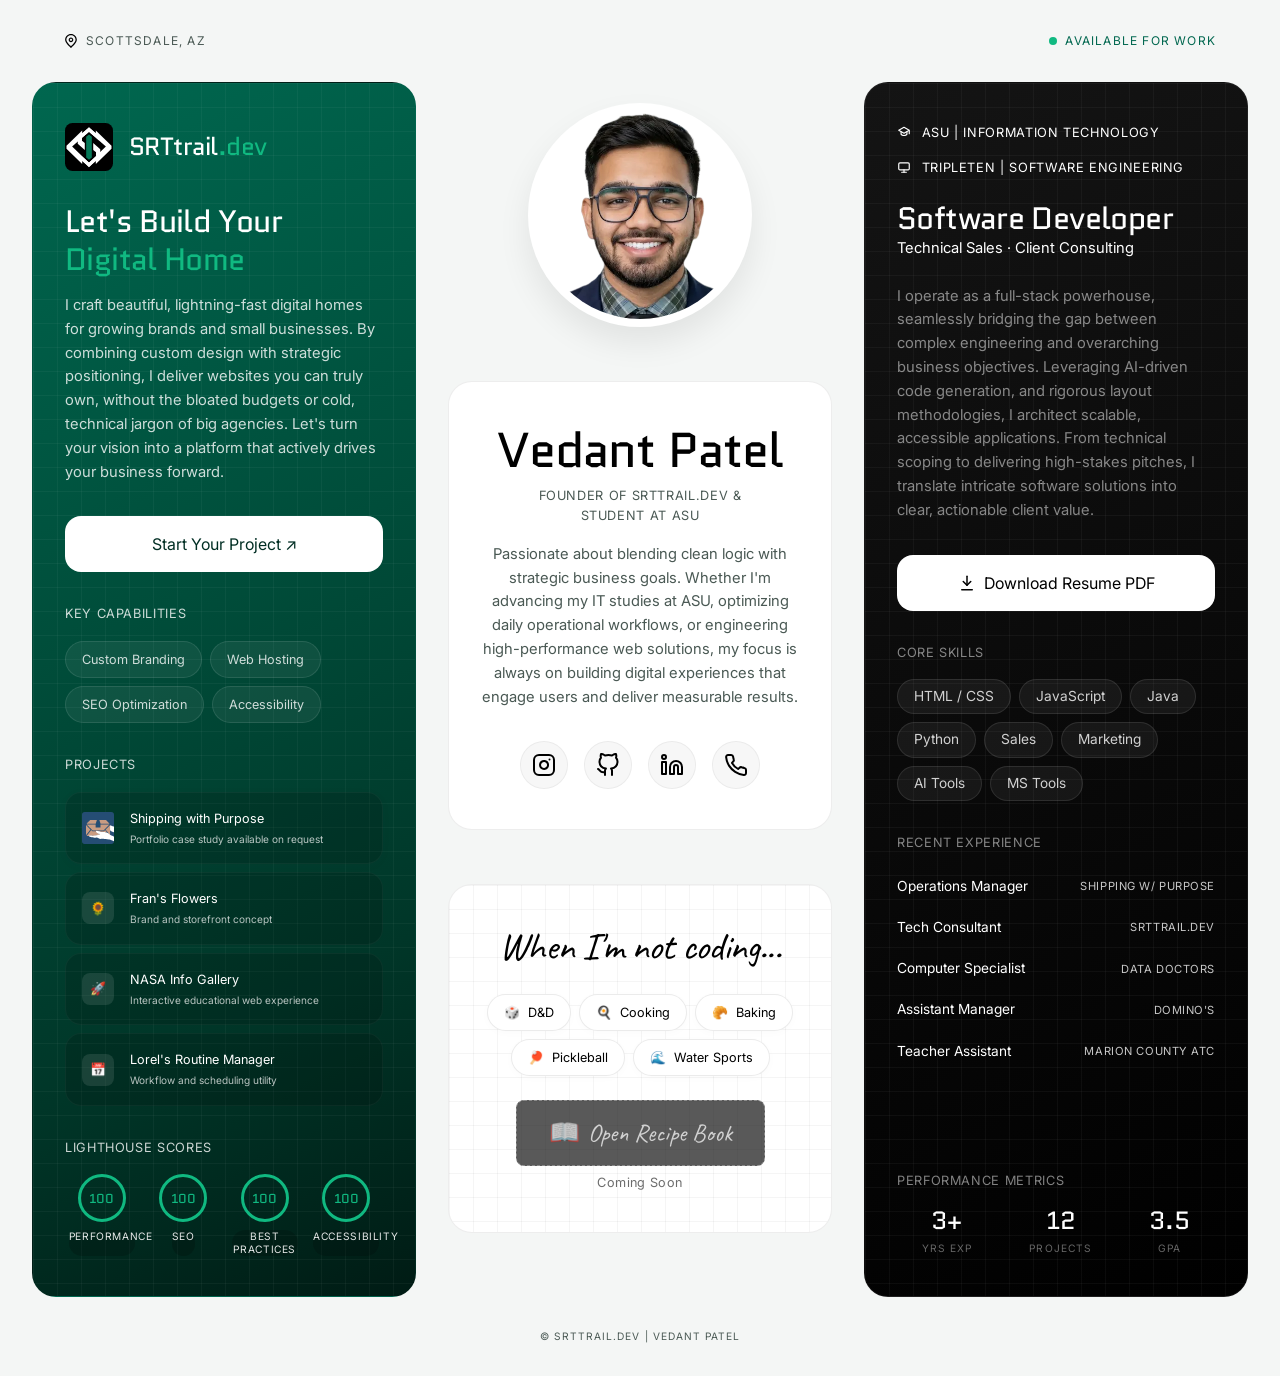
==== commit c3ab9f15: "metric adjust" ====
--- a/index.html
+++ b/index.html
@@ -280,7 +280,7 @@
                   </div>
                   <div class="metric-item">
                     <div class="metric-item__circle">100</div>
-                    <span class="metric-item__label">Accessibility</span>
+                    <span class="metric-item__label">SEO</span>
                   </div>
                   <div class="metric-item">
                     <div class="metric-item__circle">100</div>
@@ -288,7 +288,7 @@
                   </div>
                   <div class="metric-item">
                     <div class="metric-item__circle">100</div>
-                    <span class="metric-item__label">SEO</span>
+                    <span class="metric-item__label">Accessibility</span>
                   </div>
                 </div>
               </div>
--- a/css/components/metric.css
+++ b/css/components/metric.css
@@ -9,6 +9,12 @@
   grid-template-columns: repeat(4, minmax(0, 1fr));
   justify-content: stretch;
   align-items: start;
+  justify-items: center;
+}
+
+.card--business .metric-grid--lighthouse {
+  width: 100%;
+  margin: 0 auto;
 }
 
 .metric-grid--lighthouse .metric-item {
@@ -16,7 +22,14 @@
 }
 
 .metric-grid--lighthouse .metric-item__label {
+  display: block;
   max-width: 11ch;
+  min-height: calc(2 * 1.25em);
+  line-height: 1.25;
+  letter-spacing: 0.06em;
+  border-radius: 999px;
+  background: rgba(0, 0, 0, 0.18);
+  text-align: center;
 }
 
 .metric-item {
@@ -79,6 +92,11 @@
     grid-template-columns: repeat(2, minmax(0, 1fr));
   }
 
+  .card--business .metric-grid--lighthouse {
+    width: 100%;
+    margin: 0 auto;
+  }
+
   .metric-item {
     min-width: 0;
   }
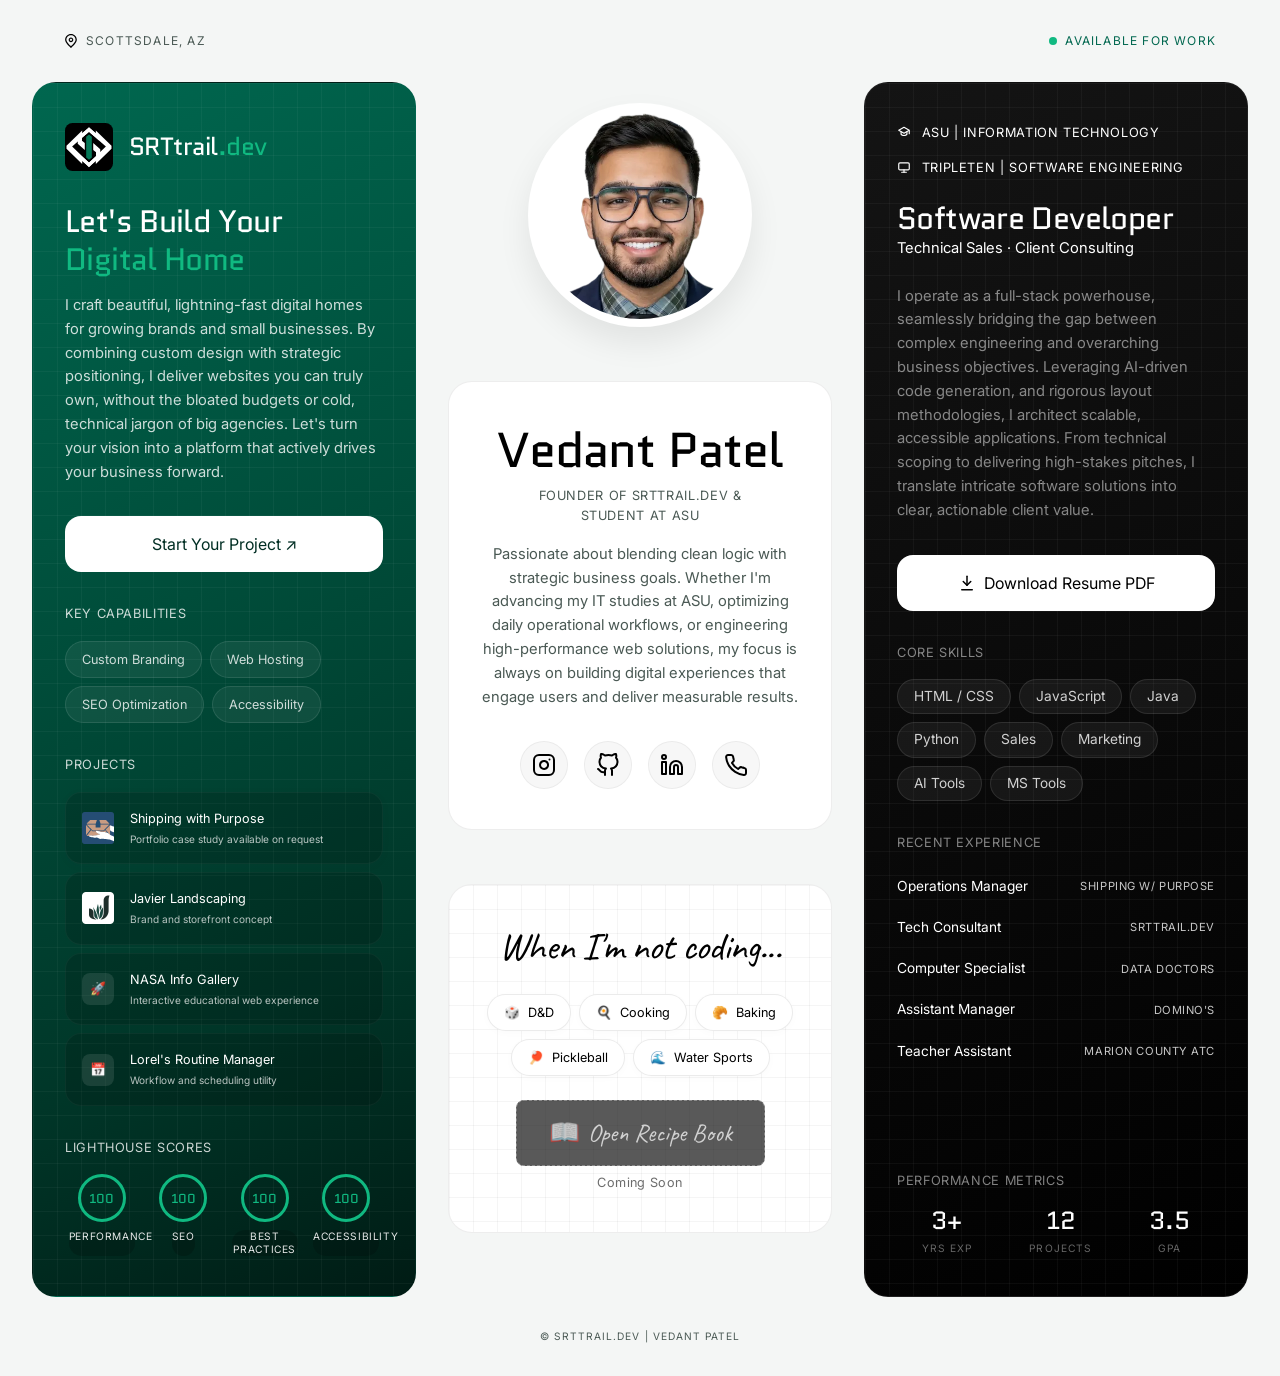
==== commit 27a2236e: "jvl-landscaping update" ====
--- a/index.html
+++ b/index.html
@@ -229,18 +229,28 @@
                     >
                   </div>
                 </a>
-                <div
+                <a
                   class="project-item project-item--static"
-                  aria-label="Fran's Flowers project preview"
-                >
-                  <div class="project-item__icon" aria-hidden="true">🌻</div>
+                  aria-label="Javier Landscaping project preview"
+                  href="https://javierlandscapingphx.com/" target="_blank" rel="noopener noreferrer"
+                  style="text-decoration: none;"
+                >
+                  <div class="project-item__icon" aria-hidden="true">
+                    <img
+                      src="assets/images/jvl-logo.png"
+                      alt=""
+                      class="project-item__icon-image"
+                      width="32"
+                      height="32"
+                    />
+                  </div>
                   <div class="project-item__content">
-                    <span class="project-item__name">Fran's Flowers</span>
+                    <span class="project-item__name">Javier Landscaping</span>
                     <span class="project-item__meta"
                       >Brand and storefront concept</span
                     >
                   </div>
-                </div>
+                </a>
                 <div
                   class="project-item project-item--static"
                   aria-label="NASA Info Gallery project preview"
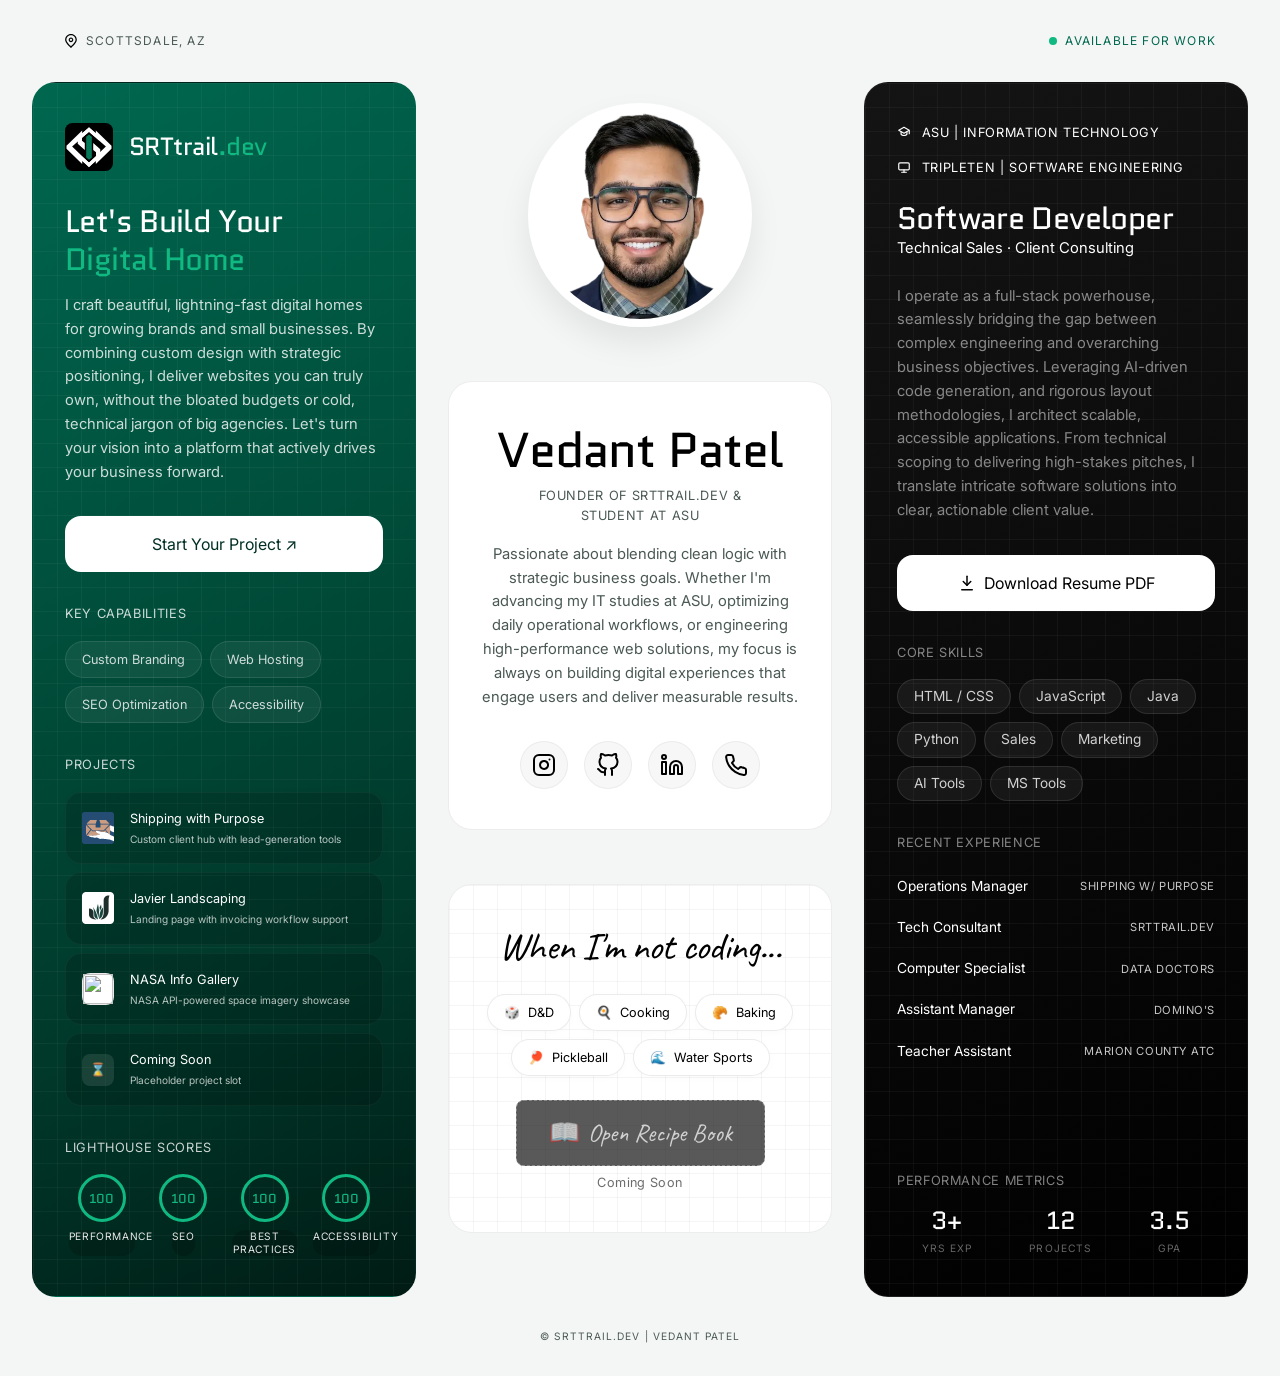
==== commit bbdaafa5: "nasa project update" ====
--- a/index.html
+++ b/index.html
@@ -225,7 +225,7 @@
                       >Shipping with Purpose</span
                     >
                     <span class="project-item__meta"
-                      >Portfolio case study available on request</span
+                      >Custom client hub with lead-generation tools</span
                     >
                   </div>
                 </a>
@@ -247,34 +247,42 @@
                   <div class="project-item__content">
                     <span class="project-item__name">Javier Landscaping</span>
                     <span class="project-item__meta"
-                      >Brand and storefront concept</span
+                      >Landing page with invoicing workflow support</span
+                    >
+                  </div>
+                </a>
+                <a
+                  class="project-item project-item--static"
+                  aria-label="NASA Info Gallery project preview"
+                  href="https://scorchtrail.github.io/nasa-sep/"
+                  target="_blank"
+                  rel="noopener noreferrer"
+                  style="text-decoration: none;"
+                >
+                  <div class="project-item__icon project-item__icon--white" aria-hidden="true">
+                    <img
+                      src="https://www.nasa.gov/wp-content/themes/nasa/assets/images/nasa-logo.svg"
+                      alt=""
+                      class="project-item__icon-image"
+                      width="32"
+                      height="32"
+                    />
+                  </div>
+                  <div class="project-item__content">
+                    <span class="project-item__name">NASA Info Gallery</span>
+                    <span class="project-item__meta"
+                      >NASA API-powered space imagery showcase</span
                     >
                   </div>
                 </a>
                 <div
                   class="project-item project-item--static"
-                  aria-label="NASA Info Gallery project preview"
-                >
-                  <div class="project-item__icon" aria-hidden="true">🚀</div>
+                  aria-label="Coming Soon project preview"
+                >
+                  <div class="project-item__icon" aria-hidden="true">⌛</div>
                   <div class="project-item__content">
-                    <span class="project-item__name">NASA Info Gallery</span>
-                    <span class="project-item__meta"
-                      >Interactive educational web experience</span
-                    >
-                  </div>
-                </div>
-                <div
-                  class="project-item project-item--static"
-                  aria-label="Lorel's Routine Manager project preview"
-                >
-                  <div class="project-item__icon" aria-hidden="true">📅</div>
-                  <div class="project-item__content">
-                    <span class="project-item__name"
-                      >Lorel's Routine Manager</span
-                    >
-                    <span class="project-item__meta"
-                      >Workflow and scheduling utility</span
-                    >
+                    <span class="project-item__name">Coming Soon</span>
+                    <span class="project-item__meta">Placeholder project slot</span>
                   </div>
                 </div>
               </div>
--- a/css/components/project.css
+++ b/css/components/project.css
@@ -50,6 +50,11 @@
   flex-shrink: 0;
 }
 
+.project-item__icon--white {
+  background: #ffffff;
+  border: 1px solid rgba(0, 0, 0, 0.08);
+}
+
 .project-item__icon-image {
   width: 100%;
   height: 100%;
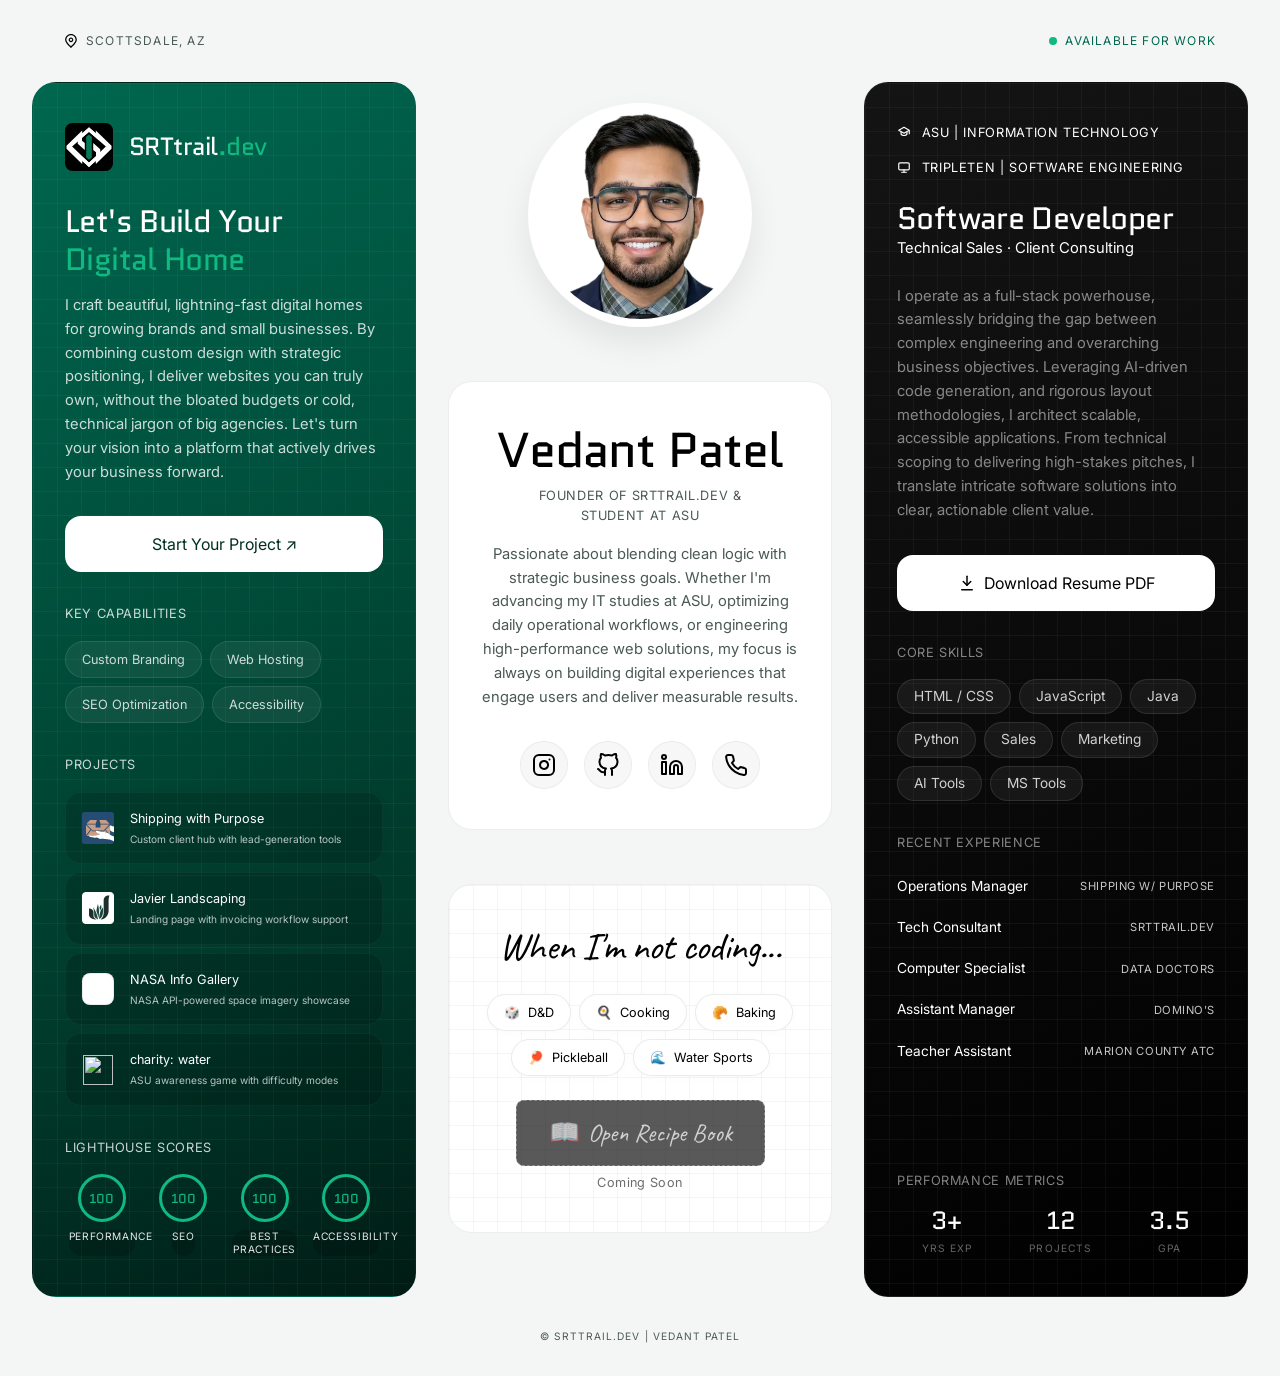
==== commit 455bdf73: "project update" ====
--- a/index.html
+++ b/index.html
@@ -263,7 +263,7 @@
                     <img
                       src="https://www.nasa.gov/wp-content/themes/nasa/assets/images/nasa-logo.svg"
                       alt=""
-                      class="project-item__icon-image"
+                      class="project-item__icon-image project-item__icon-image--nasa"
                       width="32"
                       height="32"
                     />
@@ -275,16 +275,30 @@
                     >
                   </div>
                 </a>
-                <div
+                <a
                   class="project-item project-item--static"
-                  aria-label="Coming Soon project preview"
-                >
-                  <div class="project-item__icon" aria-hidden="true">⌛</div>
+                  aria-label="charity: water project preview"
+                  href="https://scorchtrail.github.io/asu-charity_water/"
+                  target="_blank"
+                  rel="noopener noreferrer"
+                  style="text-decoration: none;"
+                >
+                  <div class="project-item__icon project-item__icon--clear" aria-hidden="true">
+                    <img
+                      src="https://scorchtrail.github.io/asu-charity_water/assets/svgs/Asset%201.svg"
+                      alt=""
+                      class="project-item__icon-image"
+                      width="32"
+                      height="32"
+                    />
+                  </div>
                   <div class="project-item__content">
-                    <span class="project-item__name">Coming Soon</span>
-                    <span class="project-item__meta">Placeholder project slot</span>
-                  </div>
-                </div>
+                    <span class="project-item__name">charity: water</span>
+                    <span class="project-item__meta"
+                      >ASU awareness game with difficulty modes</span
+                    >
+                  </div>
+                </a>
               </div>
 
               <div class="card__footer">
--- a/css/components/project.css
+++ b/css/components/project.css
@@ -55,11 +55,24 @@
   border: 1px solid rgba(0, 0, 0, 0.08);
 }
 
+.project-item__icon--clear {
+  background: transparent;
+  border: 1px solid transparent;
+}
+
 .project-item__icon-image {
   width: 100%;
   height: 100%;
   object-fit: contain;
   display: block;
+}
+
+.project-item__icon-image--nasa {
+  width: auto;
+  height: auto;
+  max-width: 78%;
+  max-height: 78%;
+  margin: auto;
 }
 
 .project-item__content {
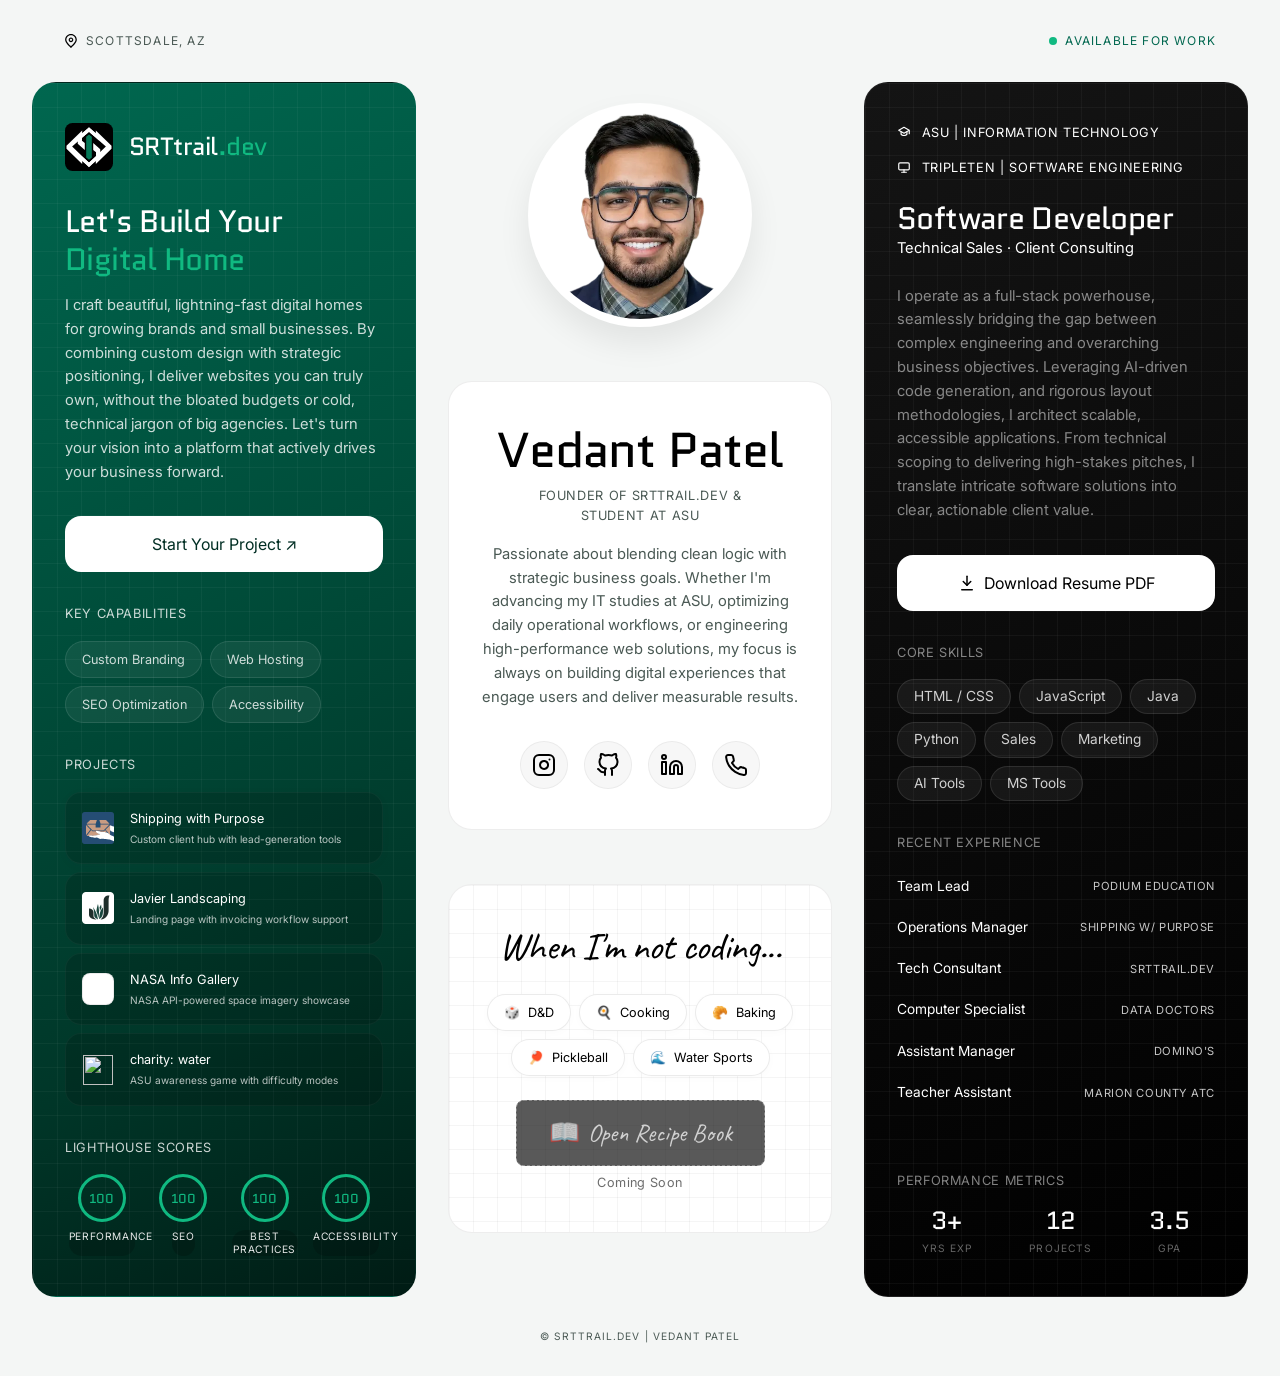
==== commit be2de145: "added job description" ====
--- a/index.html
+++ b/index.html
@@ -208,7 +208,7 @@
                 <a
                   class="project-item project-item--swp"
                   aria-label="Shipping with Purpose project preview"
-                  href="https://www.shippingwithpurpose.com" target="_blank" rel="noopener noreferrer"
+                  href="https://shippingwithpurpose.com" target="_blank" rel="noopener noreferrer"
                   style="text-decoration: none;"
                 >
                   <div class="project-item__icon" aria-hidden="true">
@@ -603,6 +603,10 @@
               </h3>
               <div class="experience-list">
                 <div class="experience-item">
+                  <span class="experience-role">Team Lead</span>
+                  <span class="experience-company">Podium Education</span>
+                </div>
+                <div class="experience-item">
                   <span class="experience-role">Operations Manager</span>
                   <span class="experience-company">Shipping w/ Purpose</span>
                 </div>
